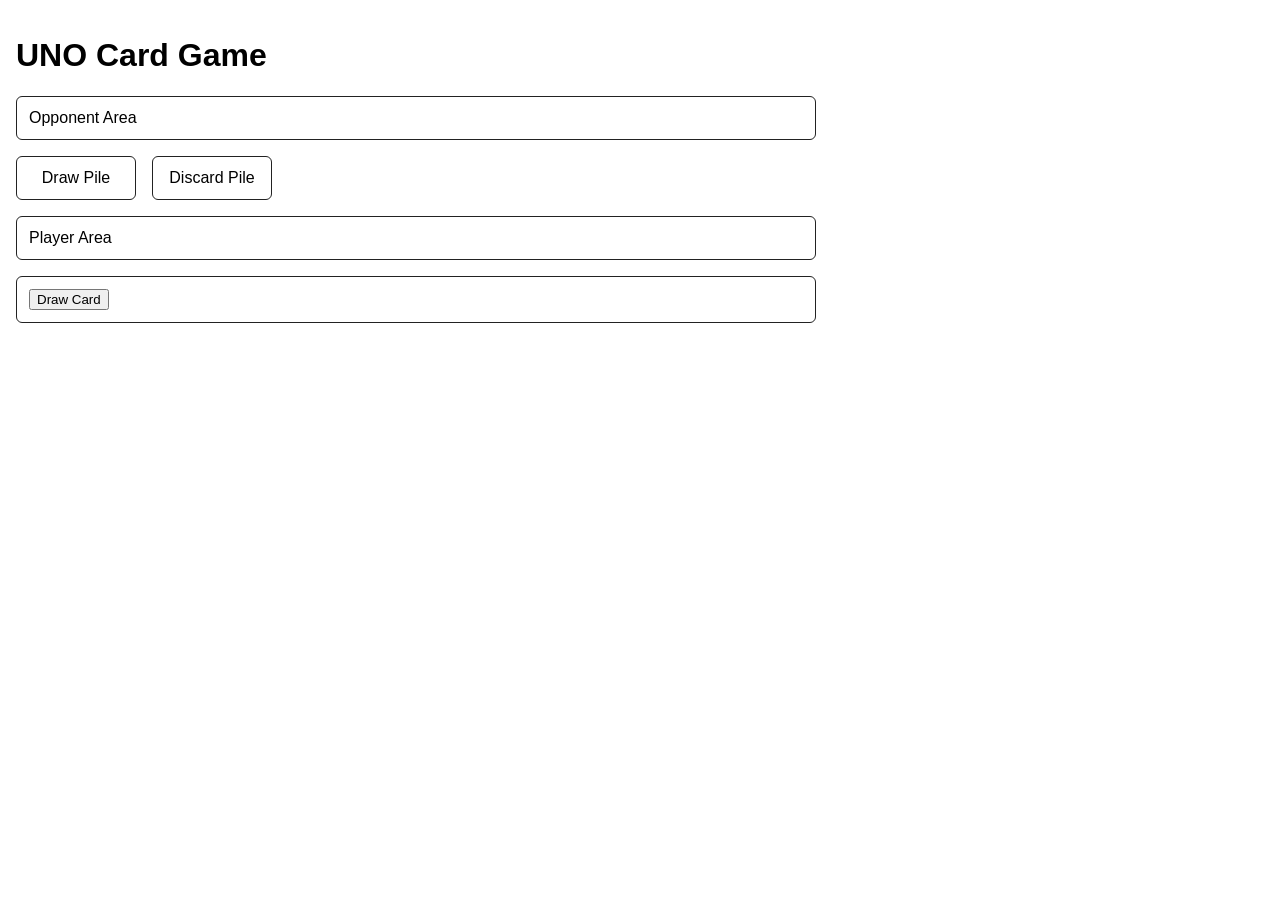
==== index.html @ 32a3681a "Implement game container UI layout Co-authored-by: raithorivera <raithorivera@gmail.com>" ====
<!DOCTYPE html>
<html lang="en">
<head>
  <meta charset="UTF-8">
  <meta name="viewport" content="width=device-width, initial-scale=1.0">
  <title>UNO Card Game</title>
  <link rel="stylesheet" href="style.css">
</head>
<body>
  <header>
    <h1>UNO Card Game</h1>
  </header>

  <main>
    <section class="game-container" aria-label="UNO game container">
      <div class="opponent-area" aria-label="Opponent hand area">
        Opponent Area
      </div>

      <div class="table-area" aria-label="Table area">
        <div class="pile draw-pile" aria-label="Draw pile">Draw Pile</div>
        <div class="pile discard-pile" aria-label="Discard pile">Discard Pile</div>
      </div>

      <div class="player-area" aria-label="Player hand area">
        Player Area
      </div>

      <div class="controls-area" aria-label="Game controls area">
        <button type="button">Draw Card</button>
      </div>
    </section>
  </main>

  <script src="script.js"></script>
</body>
</html>
---- style.css ----
* {
  box-sizing: border-box;
}

body {
  margin: 0;
  padding: 1rem;
  font-family: Arial, sans-serif;
}

.game-container {
  display: grid;
  gap: 1rem;
  max-width: 800px;
}

.opponent-area,
.player-area,
.controls-area,
.pile {
  border: 1px solid #222;
  border-radius: 6px;
  padding: 0.75rem;
}

.table-area {
  display: flex;
  gap: 1rem;
}

.pile {
  min-width: 120px;
  text-align: center;
}
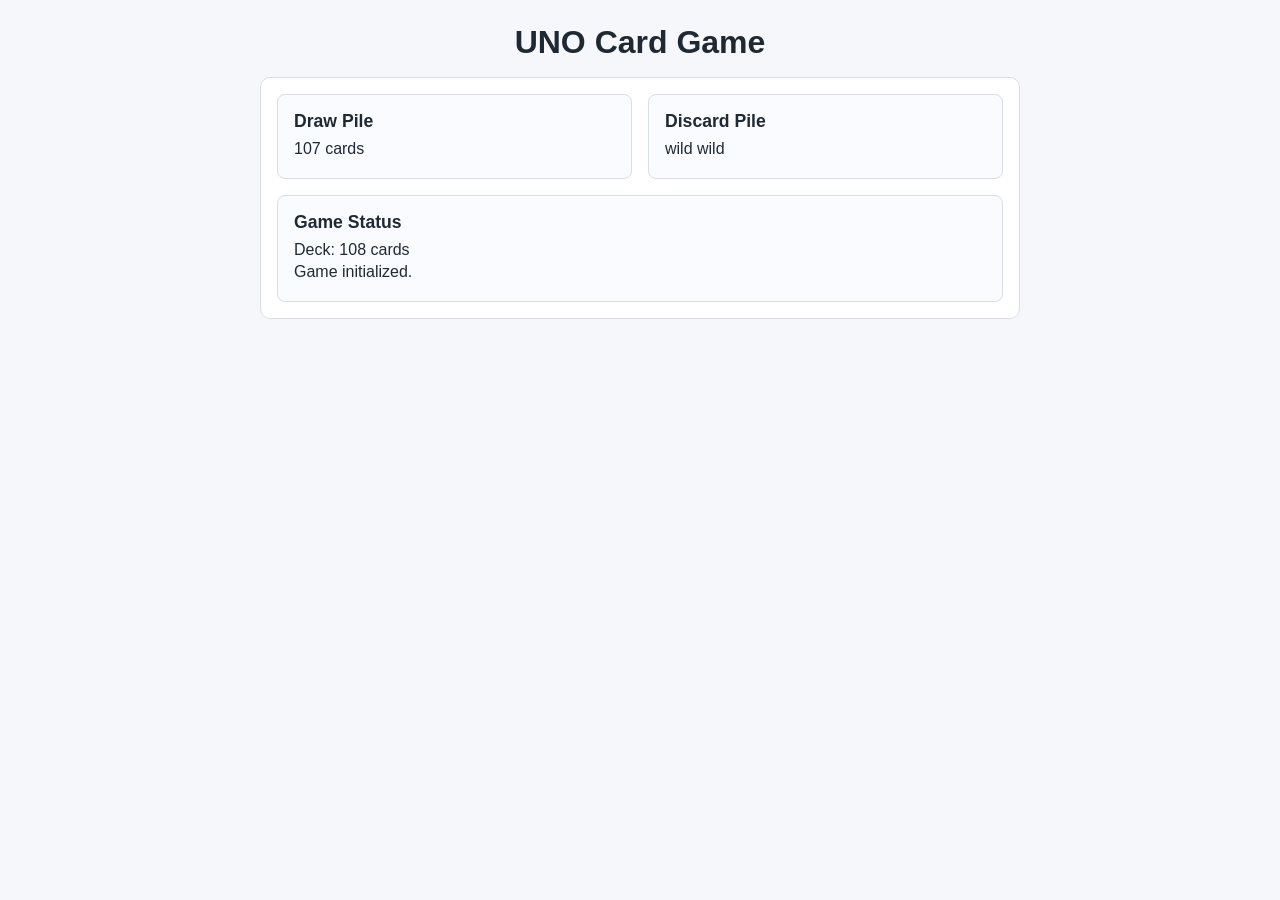
==== commit 5b1ba948: "Implement UNO core setup and deck initialization Co-authored-by: raithorivera <raithorivera@gmail.co" ====
--- a/index.html
+++ b/index.html
@@ -7,28 +7,29 @@
   <link rel="stylesheet" href="style.css">
 </head>
 <body>
-  <header>
+  <header class="app-header">
     <h1>UNO Card Game</h1>
   </header>
 
-  <main>
-    <section class="game-container" aria-label="UNO game container">
-      <div class="opponent-area" aria-label="Opponent hand area">
-        Opponent Area
+  <main class="game-container">
+    <section class="game-board" aria-label="Game area">
+      <div class="pile-row">
+        <article class="pile-panel" aria-label="Draw pile panel">
+          <h2>Draw Pile</h2>
+          <p id="draw-pile-count">0 cards</p>
+        </article>
+
+        <article class="pile-panel" aria-label="Discard pile panel">
+          <h2>Discard Pile</h2>
+          <p id="discard-top-card">No card</p>
+        </article>
       </div>
 
-      <div class="table-area" aria-label="Table area">
-        <div class="pile draw-pile" aria-label="Draw pile">Draw Pile</div>
-        <div class="pile discard-pile" aria-label="Discard pile">Discard Pile</div>
-      </div>
-
-      <div class="player-area" aria-label="Player hand area">
-        Player Area
-      </div>
-
-      <div class="controls-area" aria-label="Game controls area">
-        <button type="button">Draw Card</button>
-      </div>
+      <section class="status-panel" aria-label="Game status panel">
+        <h2>Game Status</h2>
+        <p id="deck-size">Deck: 0 cards</p>
+        <p id="game-message">Waiting to initialize game.</p>
+      </section>
     </section>
   </main>
 
--- a/style.css
+++ b/style.css
@@ -4,31 +4,62 @@
 
 body {
   margin: 0;
-  padding: 1rem;
+  min-height: 100vh;
+  padding: 1.5rem;
   font-family: Arial, sans-serif;
+  background: #f5f7fb;
+  color: #1f2933;
+}
+
+.app-header {
+  margin-bottom: 1rem;
+  text-align: center;
+}
+
+.app-header h1 {
+  margin: 0;
 }
 
 .game-container {
-  display: grid;
-  gap: 1rem;
-  max-width: 800px;
+  max-width: 760px;
+  margin: 0 auto;
 }
 
-.opponent-area,
-.player-area,
-.controls-area,
-.pile {
-  border: 1px solid #222;
-  border-radius: 6px;
-  padding: 0.75rem;
+.game-board {
+  padding: 1rem;
+  border: 1px solid #d8dee8;
+  border-radius: 10px;
+  background: #ffffff;
 }
 
-.table-area {
-  display: flex;
+.pile-row {
+  display: grid;
+  grid-template-columns: repeat(2, minmax(0, 1fr));
   gap: 1rem;
+  margin-bottom: 1rem;
 }
 
-.pile {
-  min-width: 120px;
-  text-align: center;
+.pile-panel,
+.status-panel {
+  padding: 1rem;
+  border: 1px solid #d8dee8;
+  border-radius: 8px;
+  background: #f9fbff;
 }
+
+.pile-panel h2,
+.status-panel h2 {
+  margin: 0 0 0.5rem;
+  font-size: 1.1rem;
+}
+
+.pile-panel p,
+.status-panel p {
+  margin: 0.25rem 0;
+}
+
+@media (max-width: 640px) {
+  .pile-row {
+    grid-template-columns: 1fr;
+  }
+}
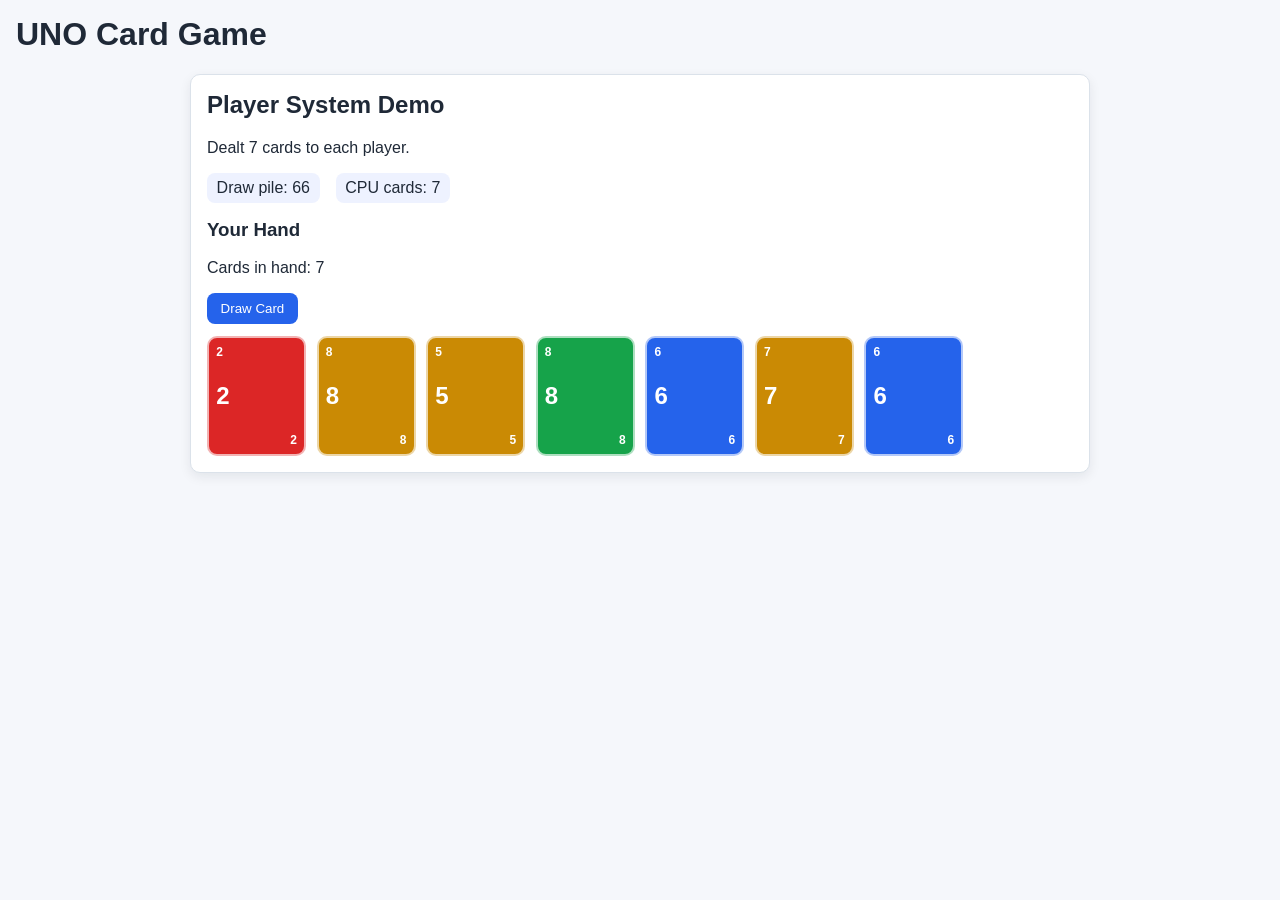
==== commit b9bb6783: "Implement player system with deal, hand render, and draw action Co-authored-by: raithorivera <raitho" ====
--- a/index.html
+++ b/index.html
@@ -7,28 +7,25 @@
   <link rel="stylesheet" href="style.css">
 </head>
 <body>
-  <header class="app-header">
+  <header>
     <h1>UNO Card Game</h1>
   </header>
 
-  <main class="game-container">
+  <main>
     <section class="game-board" aria-label="Game area">
-      <div class="pile-row">
-        <article class="pile-panel" aria-label="Draw pile panel">
-          <h2>Draw Pile</h2>
-          <p id="draw-pile-count">0 cards</p>
-        </article>
+      <h2>Player System Demo</h2>
+      <p id="game-status" role="status" aria-live="polite"></p>
 
-        <article class="pile-panel" aria-label="Discard pile panel">
-          <h2>Discard Pile</h2>
-          <p id="discard-top-card">No card</p>
-        </article>
+      <div class="meta-row">
+        <p id="draw-pile-count">Draw pile: 0</p>
+        <p id="cpu-card-count">CPU cards: 0</p>
       </div>
 
-      <section class="status-panel" aria-label="Game status panel">
-        <h2>Game Status</h2>
-        <p id="deck-size">Deck: 0 cards</p>
-        <p id="game-message">Waiting to initialize game.</p>
+      <section class="player-area" aria-label="Your hand">
+        <h3>Your Hand</h3>
+        <p id="player-card-count">Cards in hand: 0</p>
+        <button id="draw-card-btn" type="button">Draw Card</button>
+        <div id="player-hand" class="card-list"></div>
       </section>
     </section>
   </main>
--- a/style.css
+++ b/style.css
@@ -4,62 +4,105 @@
 
 body {
   margin: 0;
-  min-height: 100vh;
-  padding: 1.5rem;
+  padding: 1rem;
   font-family: Arial, sans-serif;
   background: #f5f7fb;
-  color: #1f2933;
+  color: #1f2937;
 }
 
-.app-header {
-  margin-bottom: 1rem;
-  text-align: center;
-}
-
-.app-header h1 {
-  margin: 0;
-}
-
-.game-container {
-  max-width: 760px;
-  margin: 0 auto;
+h1,
+h2,
+h3 {
+  margin-top: 0;
 }
 
 .game-board {
+  max-width: 900px;
+  margin: 0 auto;
+  background: #ffffff;
+  border: 1px solid #dbe2ea;
+  border-radius: 10px;
   padding: 1rem;
-  border: 1px solid #d8dee8;
-  border-radius: 10px;
-  background: #ffffff;
+  box-shadow: 0 4px 12px rgba(15, 23, 42, 0.08);
 }
 
-.pile-row {
-  display: grid;
-  grid-template-columns: repeat(2, minmax(0, 1fr));
+.meta-row {
+  display: flex;
   gap: 1rem;
+  flex-wrap: wrap;
   margin-bottom: 1rem;
 }
 
-.pile-panel,
-.status-panel {
-  padding: 1rem;
-  border: 1px solid #d8dee8;
+.meta-row p {
+  margin: 0;
+  padding: 0.35rem 0.6rem;
   border-radius: 8px;
-  background: #f9fbff;
+  background: #eef2ff;
 }
 
-.pile-panel h2,
-.status-panel h2 {
-  margin: 0 0 0.5rem;
-  font-size: 1.1rem;
+.player-area {
+  margin-top: 1rem;
 }
 
-.pile-panel p,
-.status-panel p {
-  margin: 0.25rem 0;
+#draw-card-btn {
+  border: 0;
+  border-radius: 8px;
+  padding: 0.5rem 0.85rem;
+  background: #2563eb;
+  color: #ffffff;
+  cursor: pointer;
+  margin-bottom: 0.75rem;
 }
 
-@media (max-width: 640px) {
-  .pile-row {
-    grid-template-columns: 1fr;
-  }
+#draw-card-btn:disabled {
+  background: #9aa4b2;
+  cursor: not-allowed;
 }
+
+.card-list {
+  display: grid;
+  grid-template-columns: repeat(auto-fill, minmax(88px, 1fr));
+  gap: 0.65rem;
+}
+
+.card {
+  min-height: 120px;
+  border-radius: 10px;
+  color: #ffffff;
+  padding: 0.45rem;
+  display: flex;
+  flex-direction: column;
+  justify-content: space-between;
+  border: 2px solid rgba(255, 255, 255, 0.65);
+  font-weight: bold;
+}
+
+.card-number {
+  font-size: 1.5rem;
+  line-height: 1;
+}
+
+.card-top,
+.card-bottom {
+  font-size: 0.75rem;
+}
+
+.card-bottom {
+  align-self: flex-end;
+}
+
+.card-red {
+  background: #dc2626;
+}
+
+.card-blue {
+  background: #2563eb;
+}
+
+.card-green {
+  background: #16a34a;
+}
+
+.card-yellow {
+  background: #ca8a04;
+}
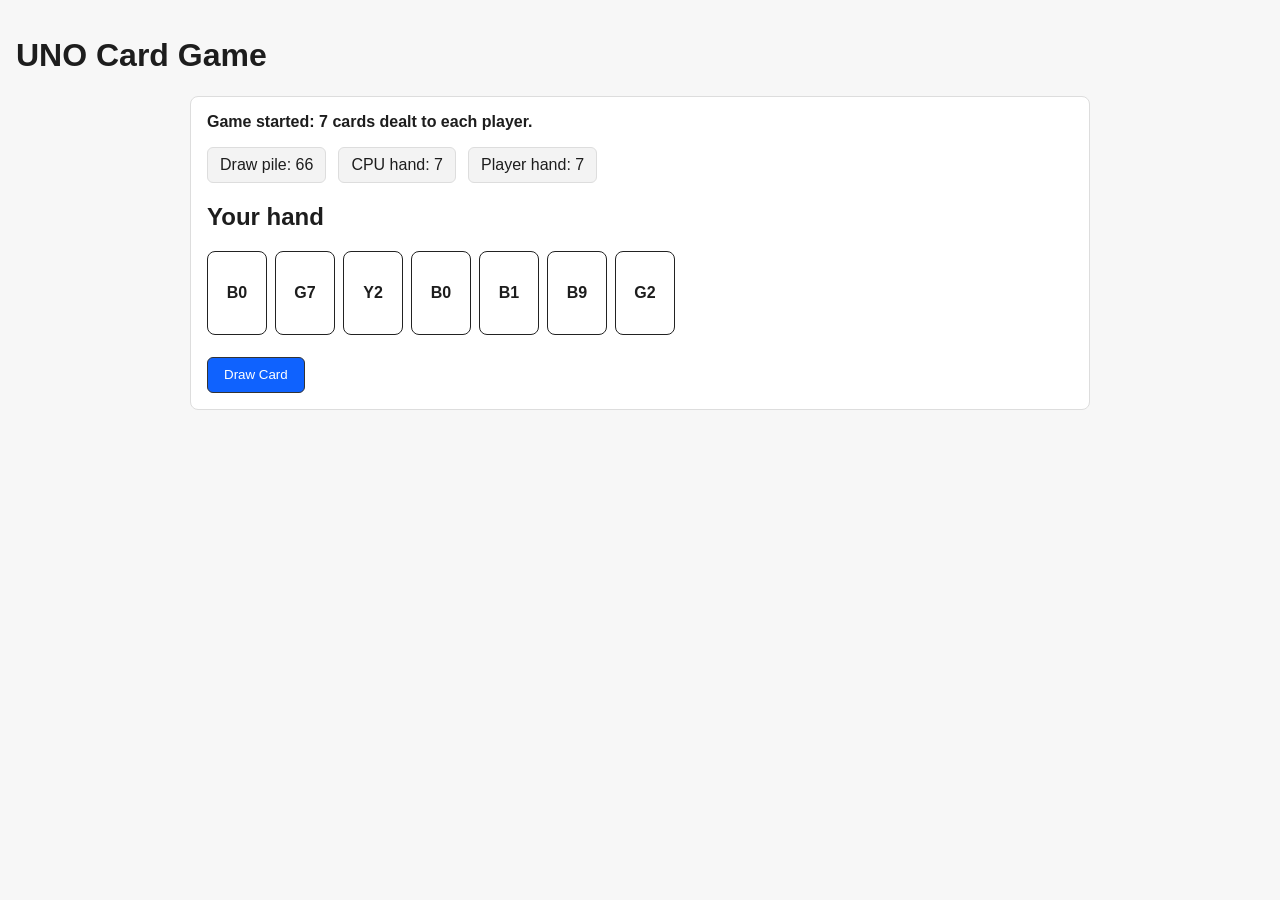
==== commit 23503b36: "Implement issue #7 player system basics Co-authored-by: raithorivera <raithorivera@gmail.com>" ====
--- a/index.html
+++ b/index.html
@@ -13,20 +13,20 @@
 
   <main>
     <section class="game-board" aria-label="Game area">
-      <h2>Player System Demo</h2>
-      <p id="game-status" role="status" aria-live="polite"></p>
+      <p id="status" class="status">Preparing game...</p>
 
-      <div class="meta-row">
-        <p id="draw-pile-count">Draw pile: 0</p>
-        <p id="cpu-card-count">CPU cards: 0</p>
+      <div class="counters" aria-label="Card counters">
+        <div class="counter">Draw pile: <span id="draw-count">0</span></div>
+        <div class="counter">CPU hand: <span id="cpu-count">0</span></div>
+        <div class="counter">Player hand: <span id="player-count">0</span></div>
       </div>
 
-      <section class="player-area" aria-label="Your hand">
-        <h3>Your Hand</h3>
-        <p id="player-card-count">Cards in hand: 0</p>
-        <button id="draw-card-btn" type="button">Draw Card</button>
-        <div id="player-hand" class="card-list"></div>
-      </section>
+      <div>
+        <h2>Your hand</h2>
+        <div id="player-hand" class="player-hand" aria-live="polite"></div>
+      </div>
+
+      <button id="draw-button" type="button">Draw Card</button>
     </section>
   </main>
 
--- a/style.css
+++ b/style.css
@@ -6,103 +6,73 @@
   margin: 0;
   padding: 1rem;
   font-family: Arial, sans-serif;
-  background: #f5f7fb;
-  color: #1f2937;
+  background: #f7f7f7;
+  color: #1d1d1d;
 }
 
-h1,
-h2,
-h3 {
-  margin-top: 0;
+header {
+  margin-bottom: 1rem;
 }
 
 .game-board {
   max-width: 900px;
   margin: 0 auto;
+  padding: 1rem;
   background: #ffffff;
-  border: 1px solid #dbe2ea;
-  border-radius: 10px;
-  padding: 1rem;
-  box-shadow: 0 4px 12px rgba(15, 23, 42, 0.08);
+  border: 1px solid #dddddd;
+  border-radius: 8px;
 }
 
-.meta-row {
+.status {
+  margin-top: 0;
+  font-weight: 600;
+}
+
+.counters {
   display: flex;
-  gap: 1rem;
   flex-wrap: wrap;
+  gap: 0.75rem;
   margin-bottom: 1rem;
 }
 
-.meta-row p {
-  margin: 0;
-  padding: 0.35rem 0.6rem;
-  border-radius: 8px;
-  background: #eef2ff;
+.counter {
+  padding: 0.5rem 0.75rem;
+  border: 1px solid #dddddd;
+  border-radius: 6px;
+  background: #f3f3f3;
 }
 
-.player-area {
-  margin-top: 1rem;
-}
-
-#draw-card-btn {
-  border: 0;
-  border-radius: 8px;
-  padding: 0.5rem 0.85rem;
-  background: #2563eb;
-  color: #ffffff;
-  cursor: pointer;
-  margin-bottom: 0.75rem;
-}
-
-#draw-card-btn:disabled {
-  background: #9aa4b2;
-  cursor: not-allowed;
-}
-
-.card-list {
-  display: grid;
-  grid-template-columns: repeat(auto-fill, minmax(88px, 1fr));
-  gap: 0.65rem;
+.player-hand {
+  display: flex;
+  flex-wrap: wrap;
+  gap: 0.5rem;
+  min-height: 90px;
+  margin-bottom: 1rem;
 }
 
 .card {
-  min-height: 120px;
-  border-radius: 10px;
-  color: #ffffff;
-  padding: 0.45rem;
+  width: 60px;
+  height: 84px;
+  border-radius: 8px;
+  border: 1px solid #222222;
+  background: #ffffff;
   display: flex;
-  flex-direction: column;
-  justify-content: space-between;
-  border: 2px solid rgba(255, 255, 255, 0.65);
-  font-weight: bold;
+  align-items: center;
+  justify-content: center;
+  font-weight: 700;
 }
 
-.card-number {
-  font-size: 1.5rem;
-  line-height: 1;
+#draw-button {
+  padding: 0.6rem 1rem;
+  border: 1px solid #333333;
+  border-radius: 6px;
+  background: #0f62fe;
+  color: #ffffff;
+  cursor: pointer;
 }
 
-.card-top,
-.card-bottom {
-  font-size: 0.75rem;
+#draw-button:disabled {
+  background: #8f8f8f;
+  border-color: #8f8f8f;
+  cursor: not-allowed;
 }
-
-.card-bottom {
-  align-self: flex-end;
-}
-
-.card-red {
-  background: #dc2626;
-}
-
-.card-blue {
-  background: #2563eb;
-}
-
-.card-green {
-  background: #16a34a;
-}
-
-.card-yellow {
-  background: #ca8a04;
-}
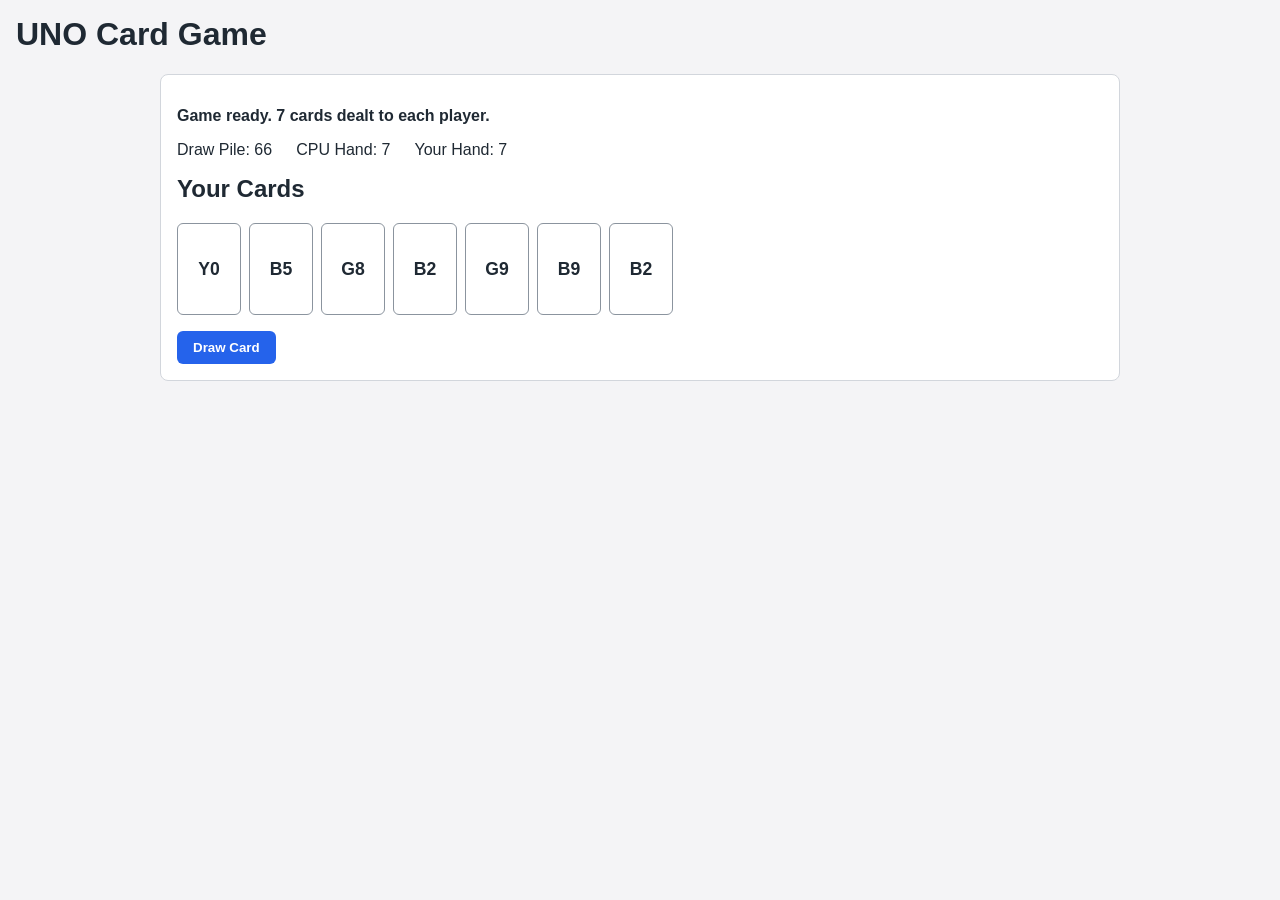
==== commit f8aa00ed: "Implement player system basics for issue #7 Co-authored-by: raithorivera <raithorivera@gmail.com>" ====
--- a/index.html
+++ b/index.html
@@ -13,20 +13,20 @@
 
   <main>
     <section class="game-board" aria-label="Game area">
-      <p id="status" class="status">Preparing game...</p>
+      <p id="game-status" class="status-text" aria-live="polite">Initializing game...</p>
 
-      <div class="counters" aria-label="Card counters">
-        <div class="counter">Draw pile: <span id="draw-count">0</span></div>
-        <div class="counter">CPU hand: <span id="cpu-count">0</span></div>
-        <div class="counter">Player hand: <span id="player-count">0</span></div>
+      <div class="pile-counters" aria-label="Card counters">
+        <p>Draw Pile: <span id="draw-pile-count">0</span></p>
+        <p>CPU Hand: <span id="cpu-hand-count">0</span></p>
+        <p>Your Hand: <span id="player-hand-count">0</span></p>
       </div>
 
-      <div>
-        <h2>Your hand</h2>
-        <div id="player-hand" class="player-hand" aria-live="polite"></div>
-      </div>
+      <section class="player-area" aria-label="Player hand">
+        <h2>Your Cards</h2>
+        <div id="player-hand" class="card-row"></div>
+      </section>
 
-      <button id="draw-button" type="button">Draw Card</button>
+      <button id="draw-card-btn" type="button">Draw Card</button>
     </section>
   </main>
 
--- a/style.css
+++ b/style.css
@@ -6,73 +6,74 @@
   margin: 0;
   padding: 1rem;
   font-family: Arial, sans-serif;
-  background: #f7f7f7;
-  color: #1d1d1d;
+  background: #f4f4f6;
+  color: #1f2933;
 }
 
-header {
+h1,
+h2 {
+  margin-top: 0;
+}
+
+.game-board {
+  max-width: 960px;
+  margin: 0 auto;
+  padding: 1rem;
+  border: 1px solid #d2d6dc;
+  border-radius: 8px;
+  background: #ffffff;
+}
+
+.status-text {
+  margin-bottom: 1rem;
+  font-weight: 600;
+}
+
+.pile-counters {
+  display: flex;
+  gap: 1.5rem;
+  flex-wrap: wrap;
   margin-bottom: 1rem;
 }
 
-.game-board {
-  max-width: 900px;
-  margin: 0 auto;
-  padding: 1rem;
-  background: #ffffff;
-  border: 1px solid #dddddd;
-  border-radius: 8px;
+.pile-counters p {
+  margin: 0;
 }
 
-.status {
-  margin-top: 0;
-  font-weight: 600;
-}
-
-.counters {
-  display: flex;
-  flex-wrap: wrap;
-  gap: 0.75rem;
+.player-area {
   margin-bottom: 1rem;
 }
 
-.counter {
-  padding: 0.5rem 0.75rem;
-  border: 1px solid #dddddd;
-  border-radius: 6px;
-  background: #f3f3f3;
-}
-
-.player-hand {
+.card-row {
   display: flex;
   flex-wrap: wrap;
   gap: 0.5rem;
-  min-height: 90px;
-  margin-bottom: 1rem;
 }
 
 .card {
-  width: 60px;
-  height: 84px;
-  border-radius: 8px;
-  border: 1px solid #222222;
+  width: 64px;
+  min-height: 92px;
+  border-radius: 6px;
+  border: 1px solid #8b949e;
   background: #ffffff;
   display: flex;
   align-items: center;
   justify-content: center;
   font-weight: 700;
+  font-size: 1.1rem;
 }
 
-#draw-button {
-  padding: 0.6rem 1rem;
-  border: 1px solid #333333;
+#draw-card-btn {
+  padding: 0.55rem 1rem;
+  border: none;
   border-radius: 6px;
-  background: #0f62fe;
+  background: #2563eb;
   color: #ffffff;
+  font-weight: 600;
   cursor: pointer;
 }
 
-#draw-button:disabled {
-  background: #8f8f8f;
-  border-color: #8f8f8f;
+#draw-card-btn:disabled {
   cursor: not-allowed;
+  opacity: 0.55;
 }
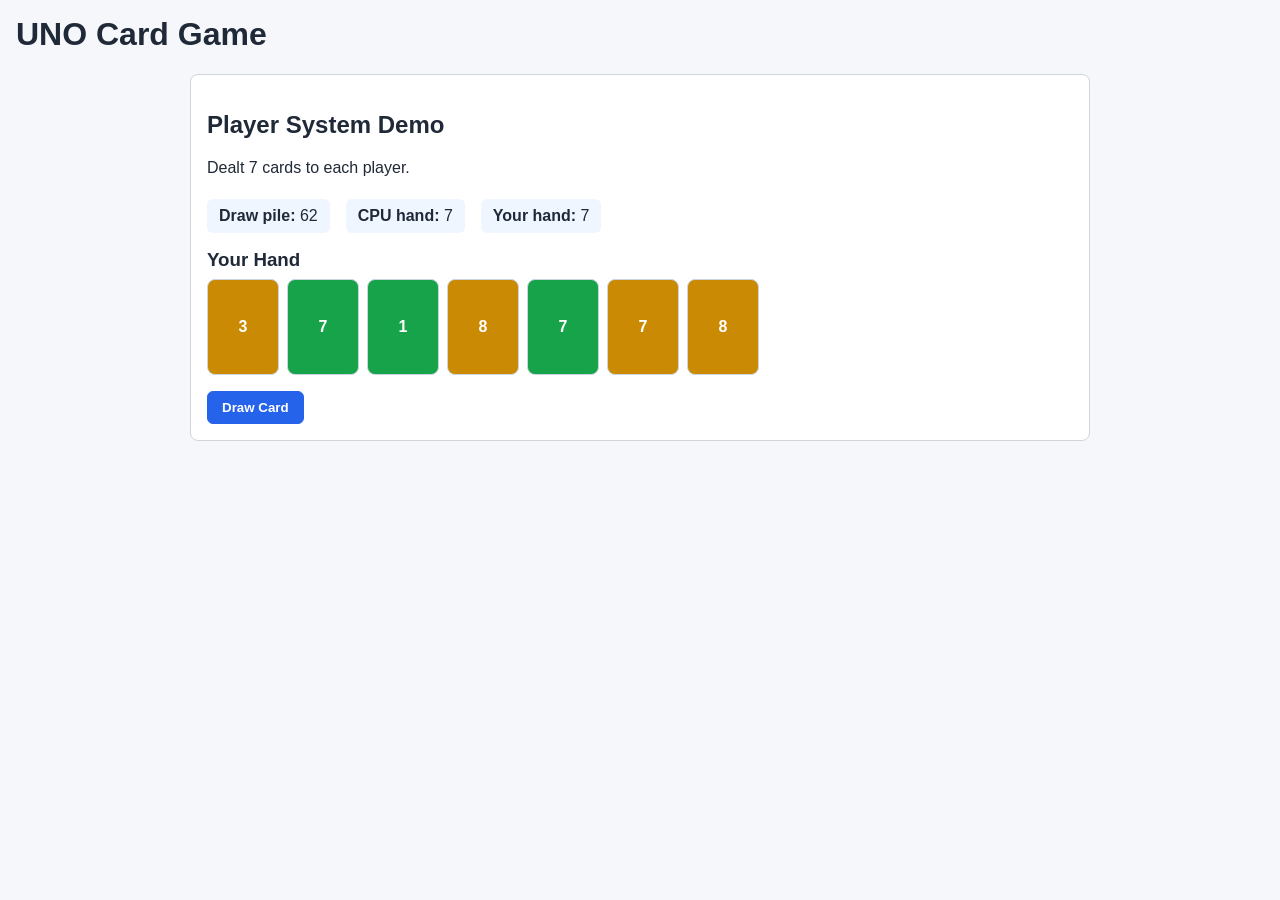
==== commit 5d66853e: "Implement player system basics for issue #7 Co-authored-by: raithorivera <raithorivera@gmail.com>" ====
--- a/index.html
+++ b/index.html
@@ -13,20 +13,23 @@
 
   <main>
     <section class="game-board" aria-label="Game area">
-      <p id="game-status" class="status-text" aria-live="polite">Initializing game...</p>
+      <h2>Player System Demo</h2>
+      <p id="status-text" class="status-text" role="status" aria-live="polite">
+        Initializing game...
+      </p>
 
-      <div class="pile-counters" aria-label="Card counters">
-        <p>Draw Pile: <span id="draw-pile-count">0</span></p>
-        <p>CPU Hand: <span id="cpu-hand-count">0</span></p>
-        <p>Your Hand: <span id="player-hand-count">0</span></p>
+      <div class="counters" aria-label="Card counters">
+        <p><strong>Draw pile:</strong> <span id="draw-count">0</span></p>
+        <p><strong>CPU hand:</strong> <span id="cpu-count">0</span></p>
+        <p><strong>Your hand:</strong> <span id="player-count">0</span></p>
       </div>
 
-      <section class="player-area" aria-label="Player hand">
-        <h2>Your Cards</h2>
-        <div id="player-hand" class="card-row"></div>
-      </section>
+      <div class="player-hand-area">
+        <h3>Your Hand</h3>
+        <div id="player-hand" class="player-hand" aria-label="Player hand"></div>
+      </div>
 
-      <button id="draw-card-btn" type="button">Draw Card</button>
+      <button id="draw-button" type="button">Draw Card</button>
     </section>
   </main>
 
--- a/style.css
+++ b/style.css
@@ -6,74 +6,96 @@
   margin: 0;
   padding: 1rem;
   font-family: Arial, sans-serif;
-  background: #f4f4f6;
-  color: #1f2933;
+  background: #f5f7fb;
+  color: #1f2937;
 }
 
-h1,
-h2 {
+header h1 {
   margin-top: 0;
 }
 
 .game-board {
-  max-width: 960px;
+  max-width: 900px;
   margin: 0 auto;
   padding: 1rem;
-  border: 1px solid #d2d6dc;
+  border: 1px solid #d1d5db;
   border-radius: 8px;
   background: #ffffff;
 }
 
 .status-text {
+  min-height: 1.5rem;
   margin-bottom: 1rem;
-  font-weight: 600;
 }
 
-.pile-counters {
+.counters {
   display: flex;
-  gap: 1.5rem;
+  gap: 1rem;
   flex-wrap: wrap;
   margin-bottom: 1rem;
 }
 
-.pile-counters p {
+.counters p {
   margin: 0;
+  padding: 0.5rem 0.75rem;
+  background: #eff6ff;
+  border-radius: 6px;
 }
 
-.player-area {
-  margin-bottom: 1rem;
+.player-hand-area h3 {
+  margin: 0 0 0.5rem;
 }
 
-.card-row {
+.player-hand {
   display: flex;
   flex-wrap: wrap;
   gap: 0.5rem;
+  min-height: 96px;
 }
 
 .card {
-  width: 64px;
+  width: 72px;
   min-height: 92px;
-  border-radius: 6px;
-  border: 1px solid #8b949e;
-  background: #ffffff;
+  border: 1px solid #cbd5e1;
+  border-radius: 8px;
+  padding: 0.25rem;
   display: flex;
   align-items: center;
   justify-content: center;
   font-weight: 700;
-  font-size: 1.1rem;
+  color: #ffffff;
+  text-transform: uppercase;
 }
 
-#draw-card-btn {
-  padding: 0.55rem 1rem;
-  border: none;
+.card-red {
+  background: #dc2626;
+}
+
+.card-yellow {
+  background: #ca8a04;
+}
+
+.card-green {
+  background: #16a34a;
+}
+
+.card-blue {
+  background: #2563eb;
+}
+
+#draw-button {
+  margin-top: 1rem;
+  padding: 0.5rem 0.875rem;
+  border: 1px solid #2563eb;
   border-radius: 6px;
   background: #2563eb;
   color: #ffffff;
-  font-weight: 600;
+  font-weight: 700;
   cursor: pointer;
 }
 
-#draw-card-btn:disabled {
+#draw-button:disabled {
+  background: #94a3b8;
+  border-color: #94a3b8;
   cursor: not-allowed;
-  opacity: 0.55;
 }
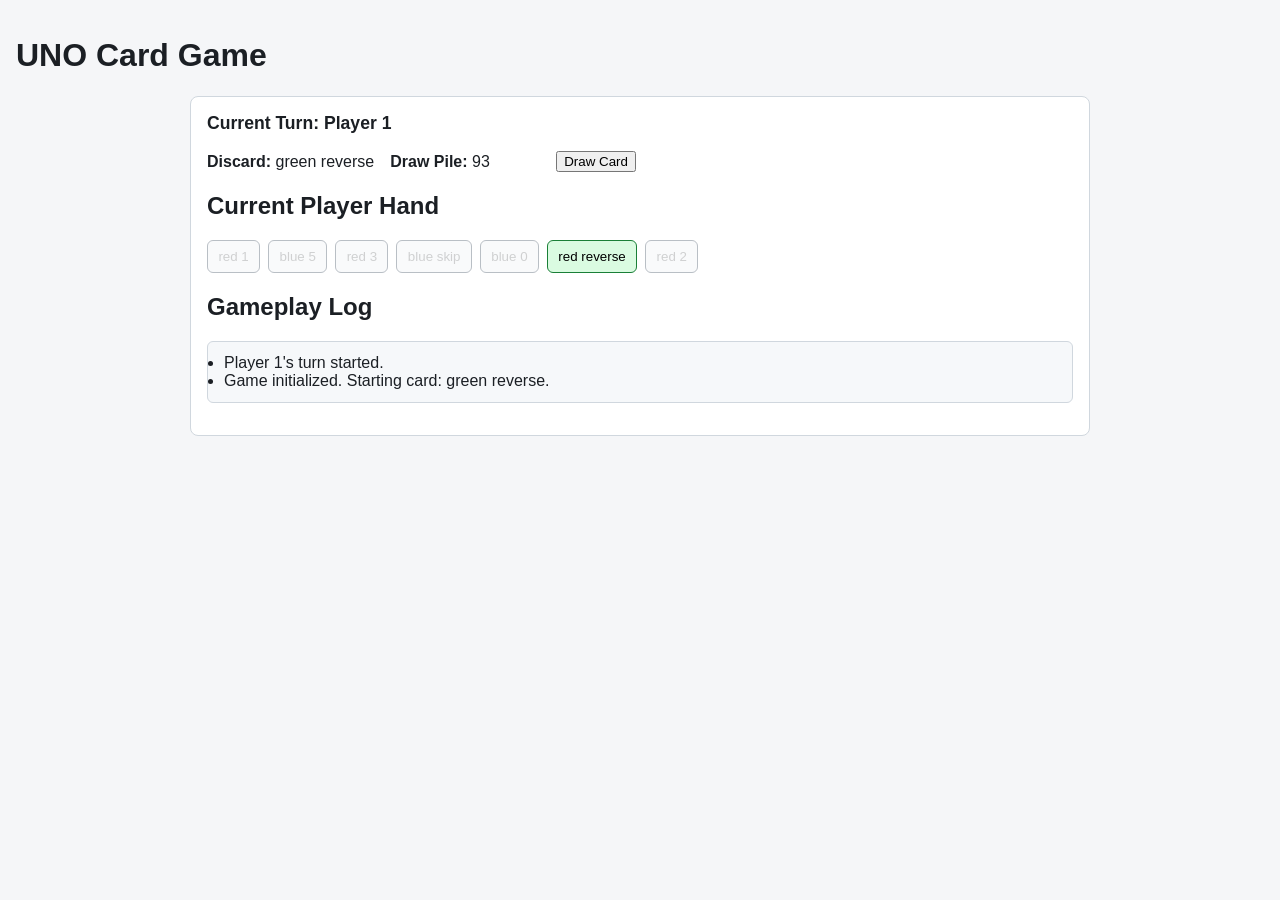
==== commit 1d200f4b: "Implement gameplay turn, play, and draw logic Co-authored-by: raithorivera <raithorivera@gmail.com>" ====
--- a/index.html
+++ b/index.html
@@ -12,24 +12,28 @@
   </header>
 
   <main>
-    <section class="game-board" aria-label="Game area">
-      <h2>Player System Demo</h2>
-      <p id="status-text" class="status-text" role="status" aria-live="polite">
-        Initializing game...
-      </p>
+    <section class="game-area" aria-label="Game area">
+      <p id="turn-indicator" aria-live="polite"></p>
 
-      <div class="counters" aria-label="Card counters">
-        <p><strong>Draw pile:</strong> <span id="draw-count">0</span></p>
-        <p><strong>CPU hand:</strong> <span id="cpu-count">0</span></p>
-        <p><strong>Your hand:</strong> <span id="player-count">0</span></p>
+      <div class="pile-row">
+        <div class="pile-status">
+          <strong>Discard:</strong> <span id="discard-top">-</span>
+        </div>
+        <div class="pile-status">
+          <strong>Draw Pile:</strong> <span id="draw-count">0</span>
+        </div>
+        <button id="draw-button" type="button">Draw Card</button>
       </div>
 
-      <div class="player-hand-area">
-        <h3>Your Hand</h3>
-        <div id="player-hand" class="player-hand" aria-label="Player hand"></div>
-      </div>
+      <section aria-label="Current player hand">
+        <h2>Current Player Hand</h2>
+        <div id="player-hand" class="card-list"></div>
+      </section>
 
-      <button id="draw-button" type="button">Draw Card</button>
+      <section aria-label="Gameplay log">
+        <h2>Gameplay Log</h2>
+        <ul id="game-log" class="game-log"></ul>
+      </section>
     </section>
   </main>
 
--- a/style.css
+++ b/style.css
@@ -6,96 +6,69 @@
   margin: 0;
   padding: 1rem;
   font-family: Arial, sans-serif;
-  background: #f5f7fb;
-  color: #1f2937;
+  background: #f5f6f8;
+  color: #1b1f24;
 }
 
-header h1 {
+main {
+  max-width: 900px;
+  margin: 0 auto;
+}
+
+.game-area {
+  background: #fff;
+  border: 1px solid #d0d7de;
+  border-radius: 8px;
+  padding: 1rem;
+}
+
+#turn-indicator {
+  font-size: 1.1rem;
+  font-weight: 700;
   margin-top: 0;
 }
 
-.game-board {
-  max-width: 900px;
-  margin: 0 auto;
-  padding: 1rem;
-  border: 1px solid #d1d5db;
-  border-radius: 8px;
-  background: #ffffff;
-}
-
-.status-text {
-  min-height: 1.5rem;
-  margin-bottom: 1rem;
-}
-
-.counters {
+.pile-row {
   display: flex;
+  align-items: center;
   gap: 1rem;
   flex-wrap: wrap;
   margin-bottom: 1rem;
 }
 
-.counters p {
-  margin: 0;
-  padding: 0.5rem 0.75rem;
-  background: #eff6ff;
-  border-radius: 6px;
+.pile-status {
+  min-width: 150px;
 }
 
-.player-hand-area h3 {
-  margin: 0 0 0.5rem;
-}
-
-.player-hand {
+.card-list {
   display: flex;
   flex-wrap: wrap;
   gap: 0.5rem;
-  min-height: 96px;
 }
 
-.card {
-  width: 72px;
-  min-height: 92px;
-  border: 1px solid #cbd5e1;
-  border-radius: 8px;
-  padding: 0.25rem;
-  display: flex;
-  align-items: center;
-  justify-content: center;
-  font-weight: 700;
-  color: #ffffff;
-  text-transform: uppercase;
-}
-
-.card-red {
-  background: #dc2626;
-}
-
-.card-yellow {
-  background: #ca8a04;
-}
-
-.card-green {
-  background: #16a34a;
-}
-
-.card-blue {
-  background: #2563eb;
-}
-
-#draw-button {
-  margin-top: 1rem;
-  padding: 0.5rem 0.875rem;
-  border: 1px solid #2563eb;
+.card-button {
+  border: 1px solid #8c959f;
   border-radius: 6px;
-  background: #2563eb;
-  color: #ffffff;
-  font-weight: 700;
+  background: #f6f8fa;
+  padding: 0.5rem 0.65rem;
   cursor: pointer;
 }
 
-#draw-button:disabled {
-  background: #94a3b8;
-  border-color: #94a3b8;
+.card-button.playable {
+  border-color: #1a7f37;
+  background: #dafbe1;
+}
+
+.card-button:disabled {
   cursor: not-allowed;
+  opacity: 0.6;
 }
+
+.game-log {
+  max-height: 220px;
+  overflow: auto;
+  border: 1px solid #d0d7de;
+  border-radius: 6px;
+  padding: 0.75rem 1rem;
+  background: #f6f8fa;
+}
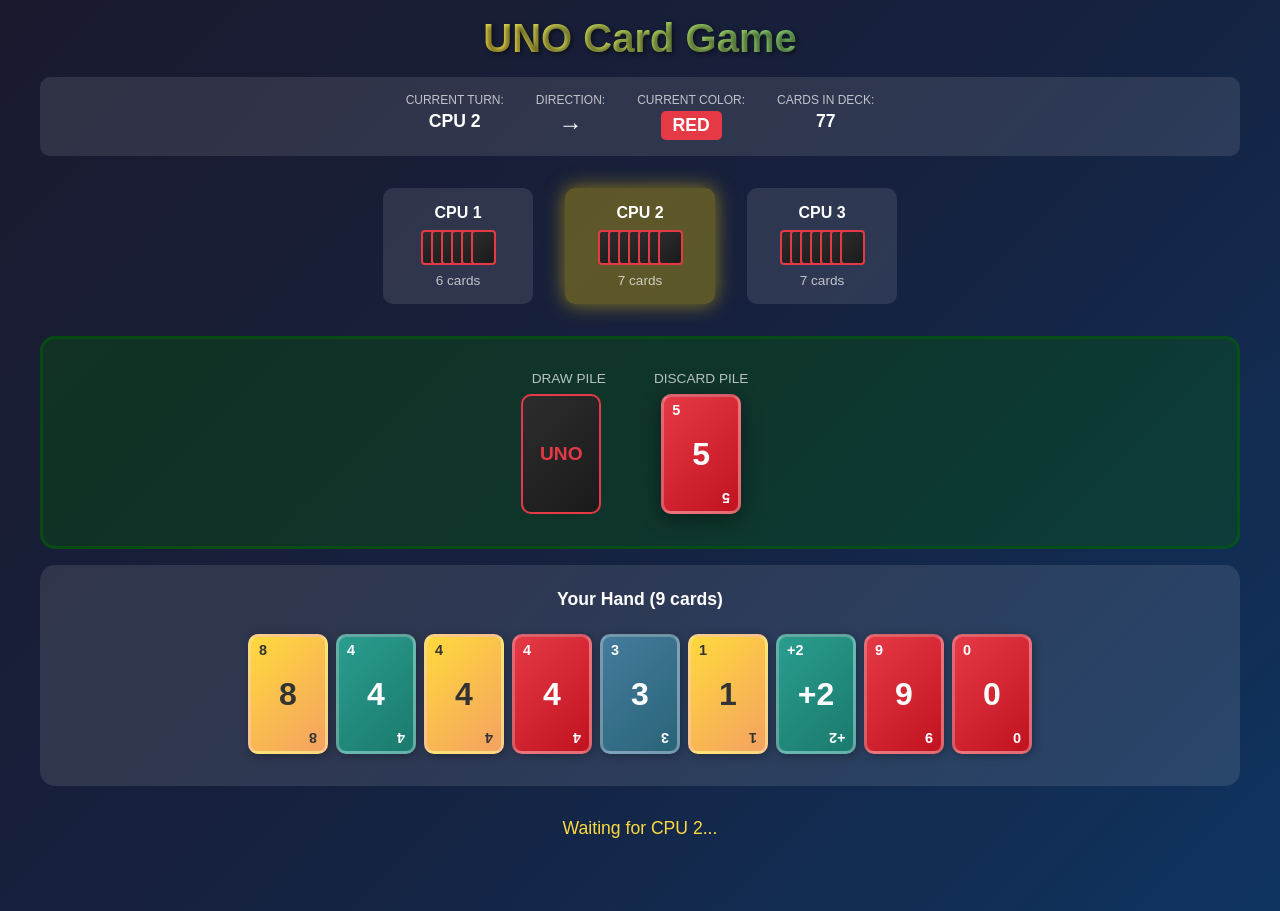
==== commit 60d544d4: "Implement complete UNO game with special cards - Add Card class with playability validation - Create" ====
--- a/index.html
+++ b/index.html
@@ -12,28 +12,8 @@
   </header>
 
   <main>
-    <section class="game-area" aria-label="Game area">
-      <p id="turn-indicator" aria-live="polite"></p>
-
-      <div class="pile-row">
-        <div class="pile-status">
-          <strong>Discard:</strong> <span id="discard-top">-</span>
-        </div>
-        <div class="pile-status">
-          <strong>Draw Pile:</strong> <span id="draw-count">0</span>
-        </div>
-        <button id="draw-button" type="button">Draw Card</button>
-      </div>
-
-      <section aria-label="Current player hand">
-        <h2>Current Player Hand</h2>
-        <div id="player-hand" class="card-list"></div>
-      </section>
-
-      <section aria-label="Gameplay log">
-        <h2>Gameplay Log</h2>
-        <ul id="game-log" class="game-log"></ul>
-      </section>
+    <section aria-label="Game area">
+      <p>Loading game...</p>
     </section>
   </main>
 
--- a/style.css
+++ b/style.css
@@ -5,70 +5,517 @@
 body {
   margin: 0;
   padding: 1rem;
-  font-family: Arial, sans-serif;
-  background: #f5f6f8;
-  color: #1b1f24;
-}
-
-main {
-  max-width: 900px;
+  font-family: 'Segoe UI', Tahoma, Geneva, Verdana, sans-serif;
+  background: linear-gradient(135deg, #1a1a2e 0%, #16213e 50%, #0f3460 100%);
+  min-height: 100vh;
+  color: #fff;
+}
+
+header {
+  text-align: center;
+  margin-bottom: 1rem;
+}
+
+header h1 {
+  font-size: 2.5rem;
+  text-shadow: 2px 2px 4px rgba(0, 0, 0, 0.5);
+  margin: 0;
+  background: linear-gradient(45deg, #ff6b6b, #ffd93d, #6bcb77, #4d96ff);
+  -webkit-background-clip: text;
+  -webkit-text-fill-color: transparent;
+  background-clip: text;
+}
+
+.game-container {
+  max-width: 1200px;
   margin: 0 auto;
-}
-
-.game-area {
-  background: #fff;
-  border: 1px solid #d0d7de;
-  border-radius: 8px;
+  display: flex;
+  flex-direction: column;
+  gap: 1rem;
+}
+
+/* Game Info Bar */
+.game-info {
+  display: flex;
+  justify-content: center;
+  gap: 2rem;
   padding: 1rem;
-}
-
-#turn-indicator {
+  background: rgba(255, 255, 255, 0.1);
+  border-radius: 10px;
+  flex-wrap: wrap;
+}
+
+.info-item {
+  display: flex;
+  flex-direction: column;
+  align-items: center;
+  gap: 0.25rem;
+}
+
+.info-item .label {
+  font-size: 0.75rem;
+  text-transform: uppercase;
+  opacity: 0.7;
+}
+
+.info-item .value {
   font-size: 1.1rem;
-  font-weight: 700;
-  margin-top: 0;
-}
-
-.pile-row {
-  display: flex;
-  align-items: center;
-  gap: 1rem;
+  font-weight: bold;
+}
+
+.info-item .direction {
+  font-size: 1.5rem;
+}
+
+.color-indicator {
+  padding: 0.25rem 0.75rem;
+  border-radius: 5px;
+  text-transform: uppercase;
+  font-size: 0.9rem;
+}
+
+.color-indicator.red { background: #e63946; }
+.color-indicator.yellow { background: #f4a261; color: #333; }
+.color-indicator.green { background: #2a9d8f; }
+.color-indicator.blue { background: #457b9d; }
+.color-indicator.wild { background: linear-gradient(45deg, #e63946, #f4a261, #2a9d8f, #457b9d); }
+
+/* Opponents Area */
+.opponents-area {
+  display: flex;
+  justify-content: center;
+  gap: 2rem;
   flex-wrap: wrap;
+  padding: 1rem;
+}
+
+.opponent {
+  background: rgba(255, 255, 255, 0.1);
+  border-radius: 10px;
+  padding: 1rem;
+  text-align: center;
+  min-width: 150px;
+  transition: all 0.3s ease;
+}
+
+.opponent.current-turn {
+  background: rgba(255, 215, 0, 0.3);
+  box-shadow: 0 0 20px rgba(255, 215, 0, 0.5);
+}
+
+.opponent-name {
+  font-weight: bold;
+  margin-bottom: 0.5rem;
+  display: flex;
+  align-items: center;
+  justify-content: center;
+  gap: 0.5rem;
+}
+
+.opponent-cards {
+  display: flex;
+  justify-content: center;
+  margin-bottom: 0.5rem;
+}
+
+.card-back {
+  width: 25px;
+  height: 35px;
+  background: linear-gradient(135deg, #2d2d2d 0%, #1a1a1a 100%);
+  border: 2px solid #e63946;
+  border-radius: 4px;
+  margin-left: -15px;
+}
+
+.card-back:first-child {
+  margin-left: 0;
+}
+
+.card-back.large {
+  width: 80px;
+  height: 120px;
+  border-radius: 10px;
+  display: flex;
+  align-items: center;
+  justify-content: center;
+  cursor: pointer;
+  font-weight: bold;
+  font-size: 1.2rem;
+  color: #e63946;
+  transition: transform 0.2s ease;
+}
+
+.card-back.large:hover {
+  transform: scale(1.05);
+}
+
+.card-count {
+  font-size: 0.85rem;
+  opacity: 0.7;
+}
+
+/* Play Area */
+.play-area {
+  display: flex;
+  justify-content: center;
+  align-items: center;
+  gap: 3rem;
+  padding: 2rem;
+  background: rgba(0, 100, 0, 0.3);
+  border-radius: 15px;
+  border: 3px solid rgba(0, 100, 0, 0.5);
+}
+
+.draw-pile,
+.discard-pile {
+  display: flex;
+  flex-direction: column;
+  align-items: center;
+  gap: 0.5rem;
+}
+
+.pile-label {
+  font-size: 0.85rem;
+  text-transform: uppercase;
+  opacity: 0.7;
+}
+
+/* Cards */
+.card {
+  width: 80px;
+  height: 120px;
+  border-radius: 10px;
+  display: flex;
+  flex-direction: column;
+  align-items: center;
+  justify-content: center;
+  position: relative;
+  font-weight: bold;
+  cursor: default;
+  transition: all 0.2s ease;
+  box-shadow: 2px 2px 10px rgba(0, 0, 0, 0.3);
+  border: 3px solid rgba(255, 255, 255, 0.3);
+}
+
+.card.red {
+  background: linear-gradient(135deg, #e63946 0%, #c1121f 100%);
+  color: white;
+}
+
+.card.yellow {
+  background: linear-gradient(135deg, #ffd93d 0%, #f4a261 100%);
+  color: #333;
+}
+
+.card.green {
+  background: linear-gradient(135deg, #2a9d8f 0%, #1a7a6d 100%);
+  color: white;
+}
+
+.card.blue {
+  background: linear-gradient(135deg, #457b9d 0%, #2a6478 100%);
+  color: white;
+}
+
+.card.wild {
+  background: linear-gradient(135deg, #2d2d2d 0%, #1a1a1a 100%);
+  color: white;
+  border: 3px solid;
+  border-image: linear-gradient(45deg, #e63946, #ffd93d, #2a9d8f, #457b9d) 1;
+}
+
+.card-corner {
+  position: absolute;
+  font-size: 0.9rem;
+}
+
+.card-corner.top-left {
+  top: 5px;
+  left: 8px;
+}
+
+.card-corner.bottom-right {
+  bottom: 5px;
+  right: 8px;
+  transform: rotate(180deg);
+}
+
+.card-center {
+  font-size: 2rem;
+}
+
+.card.playable {
+  cursor: pointer;
+  box-shadow: 0 0 15px rgba(255, 215, 0, 0.7);
+  border-color: gold;
+}
+
+.card.playable:hover {
+  transform: translateY(-15px) scale(1.05);
+  box-shadow: 0 15px 30px rgba(255, 215, 0, 0.5);
+}
+
+.card.top-card {
+  box-shadow: 0 5px 20px rgba(0, 0, 0, 0.4);
+}
+
+/* Player Hand */
+.player-hand {
+  background: rgba(255, 255, 255, 0.1);
+  border-radius: 15px;
+  padding: 1.5rem;
+}
+
+.hand-label {
+  text-align: center;
+  font-size: 1.1rem;
   margin-bottom: 1rem;
-}
-
-.pile-status {
-  min-width: 150px;
-}
-
-.card-list {
-  display: flex;
+  font-weight: bold;
+  display: flex;
+  align-items: center;
+  justify-content: center;
+  gap: 0.5rem;
+}
+
+.cards-container {
+  display: flex;
+  justify-content: center;
   flex-wrap: wrap;
   gap: 0.5rem;
-}
-
-.card-button {
-  border: 1px solid #8c959f;
-  border-radius: 6px;
-  background: #f6f8fa;
-  padding: 0.5rem 0.65rem;
+  padding: 0.5rem;
+}
+
+/* UNO Badge */
+.uno-badge {
+  background: linear-gradient(45deg, #e63946, #ff6b6b);
+  color: white;
+  padding: 0.2rem 0.5rem;
+  border-radius: 5px;
+  font-size: 0.75rem;
+  animation: pulse 1s infinite;
+}
+
+@keyframes pulse {
+  0%, 100% { transform: scale(1); }
+  50% { transform: scale(1.1); }
+}
+
+/* Actions Area */
+.actions-area {
+  display: flex;
+  flex-direction: column;
+  align-items: center;
+  gap: 1rem;
+  padding: 1rem;
+}
+
+.action-btn {
+  background: linear-gradient(135deg, #6bcb77 0%, #4ade80 100%);
+  color: #1a1a2e;
+  border: none;
+  padding: 1rem 2rem;
+  font-size: 1.1rem;
+  font-weight: bold;
+  border-radius: 10px;
   cursor: pointer;
-}
-
-.card-button.playable {
-  border-color: #1a7f37;
-  background: #dafbe1;
-}
-
-.card-button:disabled {
-  cursor: not-allowed;
-  opacity: 0.6;
-}
-
-.game-log {
-  max-height: 220px;
-  overflow: auto;
-  border: 1px solid #d0d7de;
-  border-radius: 6px;
-  padding: 0.75rem 1rem;
-  background: #f6f8fa;
-}
+  transition: all 0.2s ease;
+  box-shadow: 0 4px 15px rgba(107, 203, 119, 0.4);
+}
+
+.action-btn:hover {
+  transform: translateY(-2px);
+  box-shadow: 0 6px 20px rgba(107, 203, 119, 0.6);
+}
+
+.action-btn:active {
+  transform: translateY(0);
+}
+
+.waiting-message {
+  font-size: 1.1rem;
+  color: #ffd93d;
+  animation: blink 1.5s infinite;
+}
+
+@keyframes blink {
+  0%, 100% { opacity: 1; }
+  50% { opacity: 0.5; }
+}
+
+.message-area {
+  font-size: 1rem;
+  color: #4ade80;
+  min-height: 1.5rem;
+  opacity: 0;
+  transition: opacity 0.3s ease;
+}
+
+.message-area.visible {
+  opacity: 1;
+}
+
+/* Color Picker Overlay */
+.color-picker-overlay {
+  position: fixed;
+  top: 0;
+  left: 0;
+  right: 0;
+  bottom: 0;
+  background: rgba(0, 0, 0, 0.8);
+  display: flex;
+  align-items: center;
+  justify-content: center;
+  z-index: 1000;
+}
+
+.color-picker-modal {
+  background: #1a1a2e;
+  padding: 2rem;
+  border-radius: 15px;
+  text-align: center;
+  box-shadow: 0 10px 40px rgba(0, 0, 0, 0.5);
+}
+
+.color-picker-modal h3 {
+  margin: 0 0 1.5rem 0;
+  font-size: 1.5rem;
+}
+
+.color-options {
+  display: flex;
+  gap: 1rem;
+}
+
+.color-btn {
+  width: 60px;
+  height: 60px;
+  border: 4px solid white;
+  border-radius: 50%;
+  cursor: pointer;
+  transition: all 0.2s ease;
+}
+
+.color-btn:hover {
+  transform: scale(1.15);
+  box-shadow: 0 0 20px currentColor;
+}
+
+.color-btn.red { background: #e63946; }
+.color-btn.yellow { background: #ffd93d; }
+.color-btn.green { background: #2a9d8f; }
+.color-btn.blue { background: #457b9d; }
+
+/* Game Over Overlay */
+.game-over-overlay {
+  position: fixed;
+  top: 0;
+  left: 0;
+  right: 0;
+  bottom: 0;
+  background: rgba(0, 0, 0, 0.9);
+  display: flex;
+  align-items: center;
+  justify-content: center;
+  z-index: 1000;
+}
+
+.game-over-modal {
+  background: linear-gradient(135deg, #1a1a2e 0%, #16213e 100%);
+  padding: 3rem;
+  border-radius: 20px;
+  text-align: center;
+  box-shadow: 0 10px 50px rgba(0, 0, 0, 0.5);
+  border: 3px solid gold;
+}
+
+.game-over-modal h2 {
+  margin: 0 0 2rem 0;
+  font-size: 2.5rem;
+  background: linear-gradient(45deg, gold, #ffd93d);
+  -webkit-background-clip: text;
+  -webkit-text-fill-color: transparent;
+  background-clip: text;
+}
+
+/* Responsive Design */
+@media (max-width: 768px) {
+  header h1 {
+    font-size: 1.8rem;
+  }
+
+  .game-info {
+    gap: 1rem;
+  }
+
+  .opponents-area {
+    gap: 1rem;
+  }
+
+  .opponent {
+    min-width: 120px;
+    padding: 0.75rem;
+  }
+
+  .play-area {
+    gap: 1.5rem;
+    padding: 1rem;
+  }
+
+  .card {
+    width: 60px;
+    height: 90px;
+  }
+
+  .card-back.large {
+    width: 60px;
+    height: 90px;
+    font-size: 0.9rem;
+  }
+
+  .card-center {
+    font-size: 1.5rem;
+  }
+
+  .card-corner {
+    font-size: 0.7rem;
+  }
+
+  .cards-container {
+    gap: 0.25rem;
+  }
+}
+
+@media (max-width: 480px) {
+  body {
+    padding: 0.5rem;
+  }
+
+  .game-info {
+    flex-direction: column;
+    gap: 0.5rem;
+  }
+
+  .info-item {
+    flex-direction: row;
+    gap: 0.5rem;
+  }
+
+  .card {
+    width: 50px;
+    height: 75px;
+  }
+
+  .card-back.large {
+    width: 50px;
+    height: 75px;
+    font-size: 0.75rem;
+  }
+
+  .card-center {
+    font-size: 1.2rem;
+  }
+
+  .card-corner {
+    font-size: 0.6rem;
+  }
+}
